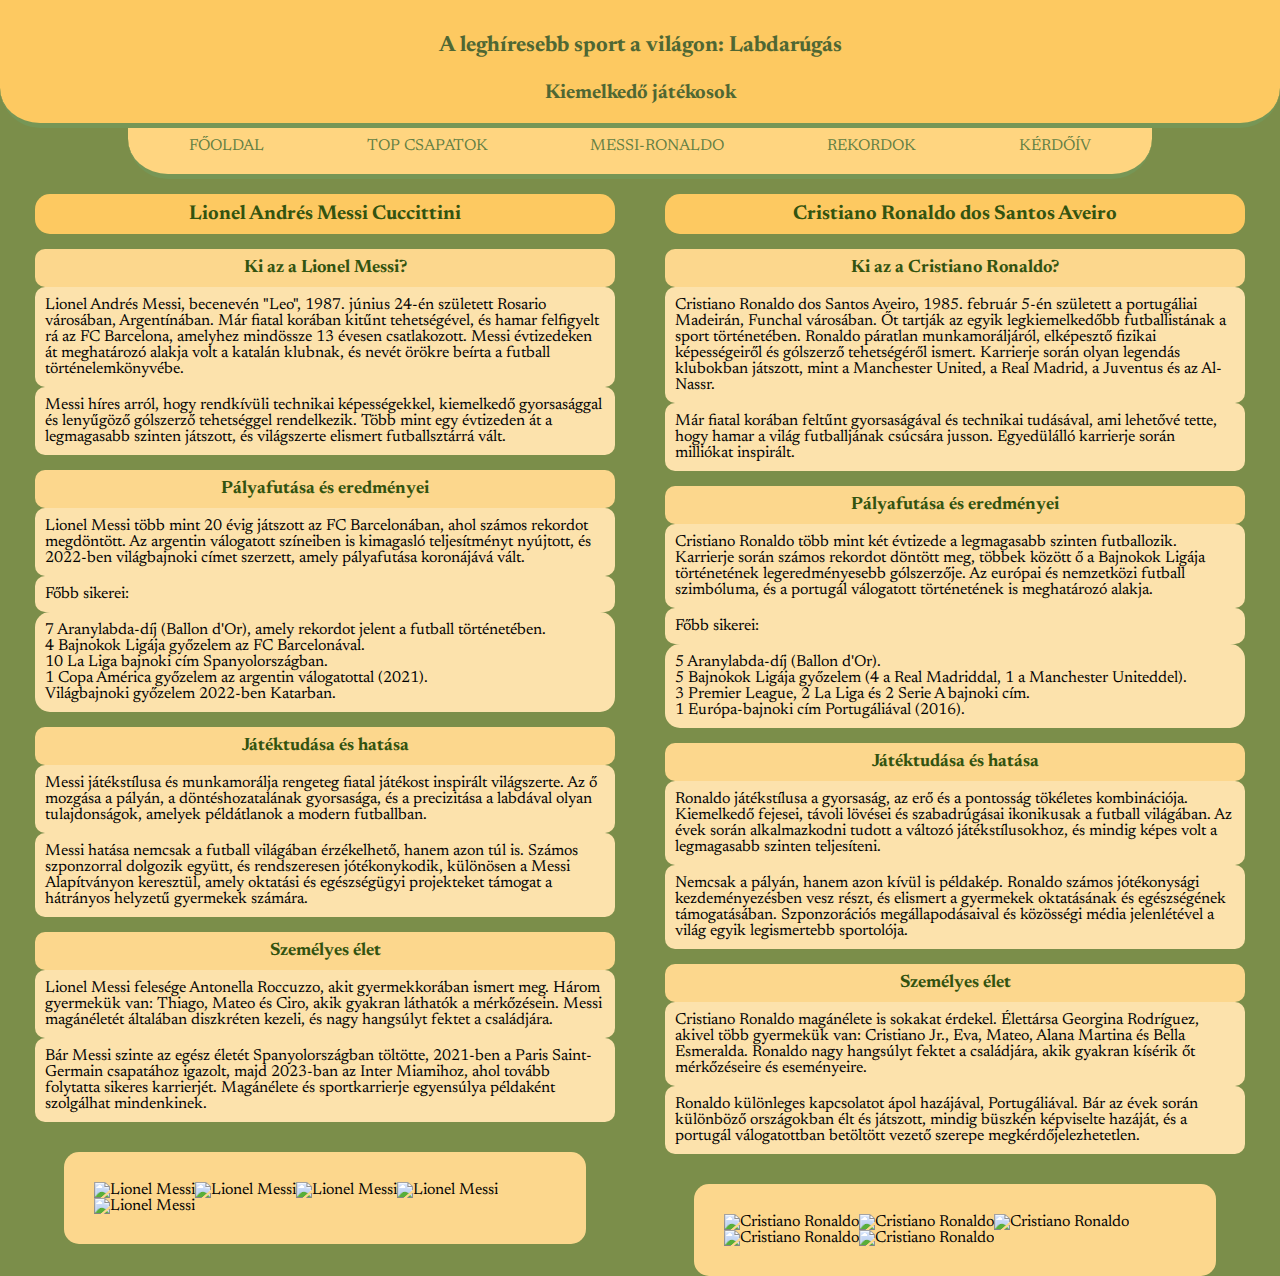
==== Kiemelkedő_játékosok.html @ 940ab578 "Add files via upload" ====
<!DOCTYPE html>
<html lang="hu">

<head>
    <meta charset="UTF-8">
    <meta name="viewport" content="width=device-width, initial-scale=1.0">
    <meta name="description"
        content="Labdarúgás alapjai, kiemelkedő csapatok bemutatása, Messi & Ronaldo, és labdarúgás quiz.">
    <meta name="author" content="Borsos Benedek">
    <meta name="copyright" content="Borsos Benedek">
    <title>Kiemelkedő játékosok</title>
    <link rel="stylesheet" href="formazas/durr.css">
    <link rel="stylesheet" type="text/css" href="slick-1.8.1/slick/slick.css">
    <link rel="stylesheet" type="text/css" href="slick-1.8.1/slick/slick-theme.css">
    <link rel="icon" type="image/x-icon" href="képek/favicon-16x16.png">
    <link rel="preconnect" href="https://fonts.googleapis.com">
    <link rel="preconnect" href="https://fonts.gstatic.com" crossorigin>
    <link
        href="https://fonts.googleapis.com/css2?family=Inconsolata:wght@200..900&family=Newsreader:ital,opsz,wght@0,6..72,200..800;1,6..72,200..800&family=Roboto+Mono:ital,wght@0,100..700;1,100..700&family=Sixtyfour+Convergence&display=swap"
        rel="stylesheet">
</head>

<body>
    <header>
        <h1>A leghíresebb sport a világon: Labdarúgás</h1>
        <h4>Kiemelkedő játékosok</h4>
    </header>


    <nav>
        <a href="index.html">FŐOLDAL</a>
        <a href="topcsapatok.html">TOP CSAPATOK</a>
        <a href="#">Messi-Ronaldo</a>
        <a href="rekordok.html">REKORDOK</a>
        <a href="kérdőív.html">KÉRDŐÍV</a>
    </nav>

    <div class="foresz margin1 foresz3">

        <div class="oszlop2 oszlop2bal">
            <article class="messi">Lionel Andrés Messi Cuccittini</article>

            <div>
                <h2>Ki az a Lionel Messi?</h2>
                <p>
                    Lionel Andrés Messi, becenevén "Leo", 1987. június 24-én született Rosario városában, Argentínában.
                    Már fiatal korában kitűnt tehetségével, és hamar felfigyelt rá az FC Barcelona, amelyhez mindössze
                    13 évesen csatlakozott.
                    Messi évtizedeken át meghatározó alakja volt a katalán klubnak, és nevét örökre beírta a futball
                    történelemkönyvébe.
                </p>
                <p>
                    Messi híres arról, hogy rendkívüli technikai képességekkel, kiemelkedő gyorsasággal és lenyűgöző
                    gólszerző tehetséggel rendelkezik.
                    Több mint egy évtizeden át a legmagasabb szinten játszott, és világszerte elismert futballsztárrá
                    vált.
                </p>
            </div>

            <div>
                <h2>Pályafutása és eredményei</h2>
                <p>
                    Lionel Messi több mint 20 évig játszott az FC Barcelonában, ahol számos rekordot megdöntött.
                    Az argentin válogatott színeiben is kimagasló teljesítményt nyújtott, és 2022-ben világbajnoki címet
                    szerzett, amely pályafutása koronájává vált.
                </p>
                <p>Főbb sikerei:</p>
                <ul>
                    <li>7 Aranylabda-díj (Ballon d'Or), amely rekordot jelent a futball történetében.</li>
                    <li>4 Bajnokok Ligája győzelem az FC Barcelonával.</li>
                    <li>10 La Liga bajnoki cím Spanyolországban.</li>
                    <li>1 Copa América győzelem az argentin válogatottal (2021).</li>
                    <li>Világbajnoki győzelem 2022-ben Katarban.</li>
                </ul>
            </div>

            <div>
                <h2>Játéktudása és hatása</h2>
                <p>
                    Messi játékstílusa és munkamorálja rengeteg fiatal játékost inspirált világszerte.
                    Az ő mozgása a pályán, a döntéshozatalának gyorsasága, és a precizitása a labdával
                    olyan tulajdonságok, amelyek példátlanok a modern futballban.
                </p>
                <p>
                    Messi hatása nemcsak a futball világában érzékelhető, hanem azon túl is. Számos szponzorral dolgozik
                    együtt,
                    és rendszeresen jótékonykodik, különösen a Messi Alapítványon keresztül, amely oktatási és
                    egészségügyi projekteket támogat a hátrányos helyzetű gyermekek számára.
                </p>
            </div>

            <div>
                <h2>Személyes élet</h2>
                <p>
                    Lionel Messi felesége Antonella Roccuzzo, akit gyermekkorában ismert meg.
                    Három gyermekük van: Thiago, Mateo és Ciro, akik gyakran láthatók a mérkőzésein.
                    Messi magánéletét általában diszkréten kezeli, és nagy hangsúlyt fektet a családjára.
                </p>
                <p>
                    Bár Messi szinte az egész életét Spanyolországban töltötte, 2021-ben a Paris Saint-Germain
                    csapatához igazolt,
                    majd 2023-ban az Inter Miamihoz, ahol tovább folytatta sikeres karrierjét. Magánélete és
                    sportkarrierje
                    egyensúlya példaként szolgálhat mindenkinek.
                </p>
            </div>









            <section class="center slider">
                <div><img src="Messi/messi1.jpg" alt="Lionel Messi" class="keep"></div>
                <div><img src="Messi/messi2.jpg" alt="Lionel Messi" class="keep"></div>
                <div><img src="Messi/messi3.jpg" alt="Lionel Messi" class="keep"></div>
                <div><img src="Messi/messi7.jpg" alt="Lionel Messi" class="keep"></div>
                <div><img src="Messi/messi5.jpg" alt="Lionel Messi" class="keep"></div>
            </section>

        </div>

        <div class="oszlop2">
            <article class="messi">Cristiano Ronaldo dos Santos Aveiro</article>

            <div>
                <h2>Ki az a Cristiano Ronaldo?</h2>
                <p>
                    Cristiano Ronaldo dos Santos Aveiro, 1985. február 5-én született a portugáliai Madeirán, Funchal
                    városában.
                    Őt tartják az egyik legkiemelkedőbb futballistának a sport történetében. Ronaldo páratlan
                    munkamoráljáról,
                    elképesztő fizikai képességeiről és gólszerző tehetségéről ismert. Karrierje során olyan legendás
                    klubokban
                    játszott, mint a Manchester United, a Real Madrid, a Juventus és az Al-Nassr.
                </p>
                <p>
                    Már fiatal korában feltűnt gyorsaságával és technikai tudásával, ami lehetővé tette, hogy hamar a
                    világ futballjának csúcsára jusson.
                    Egyedülálló karrierje során milliókat inspirált.
                </p>
            </div>

            <div>
                <h2>Pályafutása és eredményei</h2>
                <p>
                    Cristiano Ronaldo több mint két évtizede a legmagasabb szinten futballozik. Karrierje során számos
                    rekordot döntött meg,
                    többek között ő a Bajnokok Ligája történetének legeredményesebb gólszerzője.
                    Az európai és nemzetközi futball szimbóluma, és a portugál válogatott történetének is meghatározó
                    alakja.
                </p>
                <p>Főbb sikerei:</p>
                <ul>
                    <li>5 Aranylabda-díj (Ballon d'Or).</li>
                    <li>5 Bajnokok Ligája győzelem (4 a Real Madriddal, 1 a Manchester Uniteddel).</li>
                    <li>3 Premier League, 2 La Liga és 2 Serie A bajnoki cím.</li>
                    <li>1 Európa-bajnoki cím Portugáliával (2016).</li>
                </ul>
            </div>

            <div>
                <h2>Játéktudása és hatása</h2>
                <p>
                    Ronaldo játékstílusa a gyorsaság, az erő és a pontosság tökéletes kombinációja.
                    Kiemelkedő fejesei, távoli lövései és szabadrúgásai ikonikusak a futball világában.
                    Az évek során alkalmazkodni tudott a változó játékstílusokhoz, és mindig képes volt a legmagasabb
                    szinten teljesíteni.
                </p>
                <p>
                    Nemcsak a pályán, hanem azon kívül is példakép. Ronaldo számos jótékonysági kezdeményezésben vesz
                    részt,
                    és elismert a gyermekek oktatásának és egészségének támogatásában. Szponzorációs megállapodásaival
                    és közösségi
                    média jelenlétével a világ egyik legismertebb sportolója.
                </p>
            </div>

            <div>
                <h2>Személyes élet</h2>
                <p>
                    Cristiano Ronaldo magánélete is sokakat érdekel. Élettársa Georgina Rodríguez, akivel több gyermekük
                    van: Cristiano Jr., Eva, Mateo, Alana Martina és Bella Esmeralda.
                    Ronaldo nagy hangsúlyt fektet a családjára, akik gyakran kísérik őt mérkőzéseire és eseményeire.
                </p>
                <p>
                    Ronaldo különleges kapcsolatot ápol hazájával, Portugáliával. Bár az évek során különböző
                    országokban élt és játszott,
                    mindig büszkén képviselte hazáját, és a portugál válogatottban betöltött vezető szerepe
                    megkérdőjelezhetetlen.
                </p>
            </div>









            <section class="center slider">
                <div><img src="Ronaldo/ronaldo1.jpg" alt="Cristiano Ronaldo" class="keep"></div>
                <div><img src="Ronaldo//ronaldo2.jpg" alt="Cristiano Ronaldo" class="keep"></div>
                <div><img src="Ronaldo//ronaldo3.jpg" alt="Cristiano Ronaldo" class="keep"></div>
                <div><img src="Ronaldo//ronaldo4.jpg" alt="Cristiano Ronaldo" class="keep"></div>
                <div><img src="Ronaldo//ronaldo5.jpg" alt="Cristiano Ronaldo" class="keep"></div>
            </section>

        </div>

    </div>



    <script src="https://code.jquery.com/jquery-2.2.0.min.js" type="text/javascript">
    </script>
    <script src="slick-1.8.1/slick/slick.js" type="text/javascript" charset="utf-8">
    </script>


    <script type="text/javascript">
        $(document).ready(function () {
            $(".center").slick({
                dots: true,
                infinite: true,
                centerMode: true,
                centerPadding: 0
                ,
                slidesToShow: 1,
                slidesToScroll: 1,
                arrows: true,
                autoplay: true,
                autoplaySpeed: 2000,
                responsive: [
                    {
                        breakpoint: 768,
                        settings: {
                            arrows: true,
                            centerPadding: 40,
                            slidesToShow: 1
                        }
                    },
                    {
                        breakpoint: 600,
                        settings: {
                            arrows: true,
                            centerPadding: 20,
                            slidesToShow: 1
                        }
                    }
                ]
            });
        });
    </script>
</body>
---- formazas/durr.css ----
* {
    box-sizing: border-box;
    font-family: "Newsreader";
}

body {
    margin: 0;
    background-color: #7b8e4a;
}

header {
    padding: 20px;
    margin: 0px;
    background-color: #fdc961;
    text-align: center;
    font-size: 11px;
    color: #4f6733;
    border-bottom: 5px solid #769656;
    border-radius: 0 0 40px 40px;
}

.foresz {
    display: flex;
    flex-wrap: wrap;
}

.oszlop {
    flex-basis: 100%;
    display: flex;
    flex-direction: column;
    margin: 10px;
}



section {
    display: flex;
    flex-wrap: wrap;
}

nav {
    display: flex;
    flex-direction: column;
    flex-wrap: nowrap;
    align-items: center;
    margin: 0px 10% 10px 10%;
    padding: 0 10px 10px 10px;
    background-color: #ffd580;
    flex-basis: 80%;
    border-radius: 0 0 40px 40px;
    border-bottom: 5px solid #769656;
}

nav a {
    text-decoration: none;
    color: #627e43;
    text-transform: uppercase;
    padding: 10px;
}

nav a:hover {
    background-color: white;
    font-weight: bold;
    border-radius: 15px;
}

#article1:hover,
#article2:hover,
#article3:hover,
#aside1:hover,
#aside2:hover {
    border-color: #33530f;
    border-style: solid;
    border-width: 3px;
    cursor: pointer;
}

.lenyil {
    display: none;
}

article {
    width: 100%;
    padding: 10px;
    margin: 0;
    border-radius: 15px;
    background-color: #fdc961;
    color: #33530f;
    font-weight: bold;
    font-size: 20px;
    text-align: center;
}

.asideFegy {
    margin: 10px 30% 10px 30%;
    flex-basis: 40%;
    background-color: #fdc961;
    color: #33530f;
    padding: 10px;
    border-radius: 15px;
    text-align: center;
    font-weight: bold;
    font-size: 20px;
}

.asideFketto {
    margin: 10px 25% 10px 25%;
    flex-basis: 50%;
    background-color: #fdc961;
    color: #33530f;
    padding: 10px;
    border-radius: 15px;
    text-align: center;
    font-weight: bold;
    font-size: 20px;
}

.csapatfb {
    margin: 10px 15% 10px 5%;
    text-align: center;
    width: 30%;
    padding: 10px;
    color: #ffffff;
}


.csapatfj {
    margin: 10px 5% 10px 15%;
    width: 30%;
    text-align: center;
    padding: 10px;
    color: #ffffff;
}

.csapatl {
    margin: 10px 35% 10px 35%;
    width: 30%;
    text-align: center;
    padding: 10px;
    color: #ffffff;
}

.kozep {
    text-align: center;
    margin: 10px;

}

img {
    width: auto;
    height: 120px;
}

.caption {
    color: #33530f;
    background-color: #ffd580;
    border-radius: 15px;
    padding: 2px;
min-width: 100px;
}


h2 {
    justify-content: center;
    text-align: center;
    margin-top: 15px;
    font-size: 18px;
    margin-bottom: 0;
    background-color: #fcd78d;
    border-radius: 10px;
    padding: 10px;
    flex-basis: 100%;
    color: #33530f;
}

.rekordh2 {
    margin: 10px 10px 0 10px;
}

p {
    margin-top: 0;
    margin-bottom: 0;
    background-color: #fce2ac;
    padding: 10px;
    border-radius: 10px;
}

.szabalyok {
    flex-direction: column;
}

h4 {
    font-size: 20px;
    margin-bottom: 0;
}

h3 {
    margin-top: 15px;
    font-size: 17px;
    margin-bottom: 0;
    background-color: #e5ca93;
    border-radius: 10px;
    padding: 10px;
    flex-basis: 100%;

}

ul {
    display: flex;
    flex-direction: column;
    justify-content: center;
    background-color: #fce2ac;
    margin: 0 0 0 0;
    border-radius: 15px;
    padding: 10px;
    flex-basis: 100%;
    list-style: none;
}

.rekordul {
    padding: 15px;
    background-color: #7b8e4a;
}

.rekordli {
    display: flex;
    flex-wrap: wrap;
    margin: 10px 10% 10px 10%;
    flex-basis: 80%;
    background-color: #fce2ac;
    border-radius: 20px;
    padding: 15px;
}

.kerdoiv {
    display: flex;
    flex-wrap: nowrap;
    flex-direction: column;
    background-color: #fcd78d;
    text-align: center;
    border-top-left-radius: 20px;
    border-top-right-radius: 20px;
}

.center {
    flex-basis: 100%;
    margin: 20px 0 0 0;
}

#beadas {
    margin-top: 25px;
    height: 50px;
    width: 50%;
    align-self: center;
}

#rekordarticle {
    text-align: center;
    margin-bottom: 0;
}

.slider {
    flex-basis: 90%;

    margin: 30px 5% 0 5%;
    background-color: #fcd78d;
    padding: 30px;
    border-radius: 15px;
}

.slick-slide {
    margin: 0px 5px;
}

.slick-slide img {
    width: 100%;
}

.slick-prev:before,
.slick-next:before {
    color: black;
}

.slick-slide {
    transition: all ease-in-out .3s;
    opacity: .2;
}

.slick-active {
    opacity: .5;
}

.slick-current {
    opacity: 1;
}

.keep {
    height: auto;
    width: 300px;
}


.messi {
    padding: 10px;
    text-align: center;

}

.slick-dots {
    padding: 30px;
}

.margin1 {
    margin: auto 10px auto 10px;
}

.oszlop2 {
    flex-direction: column;
    width: 100%;
}

#article1,
#article2,
#article3 {
    text-align: center;
}

.foresz4 {
    margin: 0;
    padding: 20px;
    display: flex;
    justify-content: center;
    align-items: center;
    display: flex;
    flex-direction: column;
}


.form-container {
    background: #fcd78d;
    padding: 20px;
    border-radius: 10px;
    box-shadow: 0 4px 6px rgba(0, 0, 0, 0.1);
    max-width: 800px;
    flex-basis: 100%;
    display: flex;
    flex-direction: column;
    gap: 20px;
    min-height: 100vh;
}

h1 {
    color: #4f6733;
    text-align: center;
}

.form-group {
    display: flex;
    flex-direction: column;
}

label {
    margin-bottom: 5px;
    font-weight: bold;
}



button {
    background-color: #00509e;
    color: white;
    font-weight: bold;
    cursor: pointer;
    height: 50px;
}

button:hover {
    background-color: #003f7e;
}


.flex-row {
    display: flex;
    flex-wrap: wrap;
    gap: 20px;
    margin-bottom: 20px;
}

.flex-row .form-group {
    flex: 1;
    min-width: 200px;
}

.form-container {
    padding: 30px;
    border-radius: 10px;
    max-width: 600px;
    flex-basis: 100%;
}

form {
    display: flex;
    flex-direction: column;
}

.foresz4 input[type="text"],
.foresz4 input[type="email"],
.foresz4 input[type="tel"],
.foresz4 input[type="date"],
.foresz4 textarea,
.foresz4 select {
    flex-basis: 100%;
    padding: 10px;
    margin-top: 5px;
    border: 1px solid #ccc;
    border-radius: 5px;
    box-sizing: border-box;
    font-size: 16px;
}

.foresz4 input[type="radio"],
.foresz4 input[type="checkbox"] {
    margin-right: 5px;
}

label.error {
    color: #FB3A3A;
}

@media only screen and (min-width: 600px) {
    nav {
        flex-direction: row;
        justify-content: space-around;
        flex-wrap: wrap;
    }

    .foresz1 {
        display: flex;
        flex-wrap: wrap;
        justify-content: space-between;
    }

    .oszlop {
        flex: 0 1 calc(33.333% - 10px);
        margin: 5px;
        display: flex;
        flex-direction: column;
    }

    article {
        margin: 5px 0;
    }

    .lenyil {
        display: none;
        margin: 5px 0;
    }

    .oszlop .lenyil.megnyitva {
        display: block;
    }


    #aside1 {
        flex-basis: 70%;
        margin: 15px 15% 15px 15%;
    }

    #aside2 {
        flex-basis: 70%;
        margin: auto 15% auto 15%;
    }

    img {
        flex-basis: auto;
        height: 180px;
    }

    .foresz3 {
        justify-content: space-around;
    }

    .oszlop2 {
        width: 46%;

    }

    .rekordul {
        flex-direction: row;
    }



}


@media only screen and (min-width: 768px) {
    .caption {
        width: 60%;
        margin: 0 auto;
    }

    .kozep {
        flex-basis: 80%;
        margin: 10px 10% 10px 10%;
    }
}
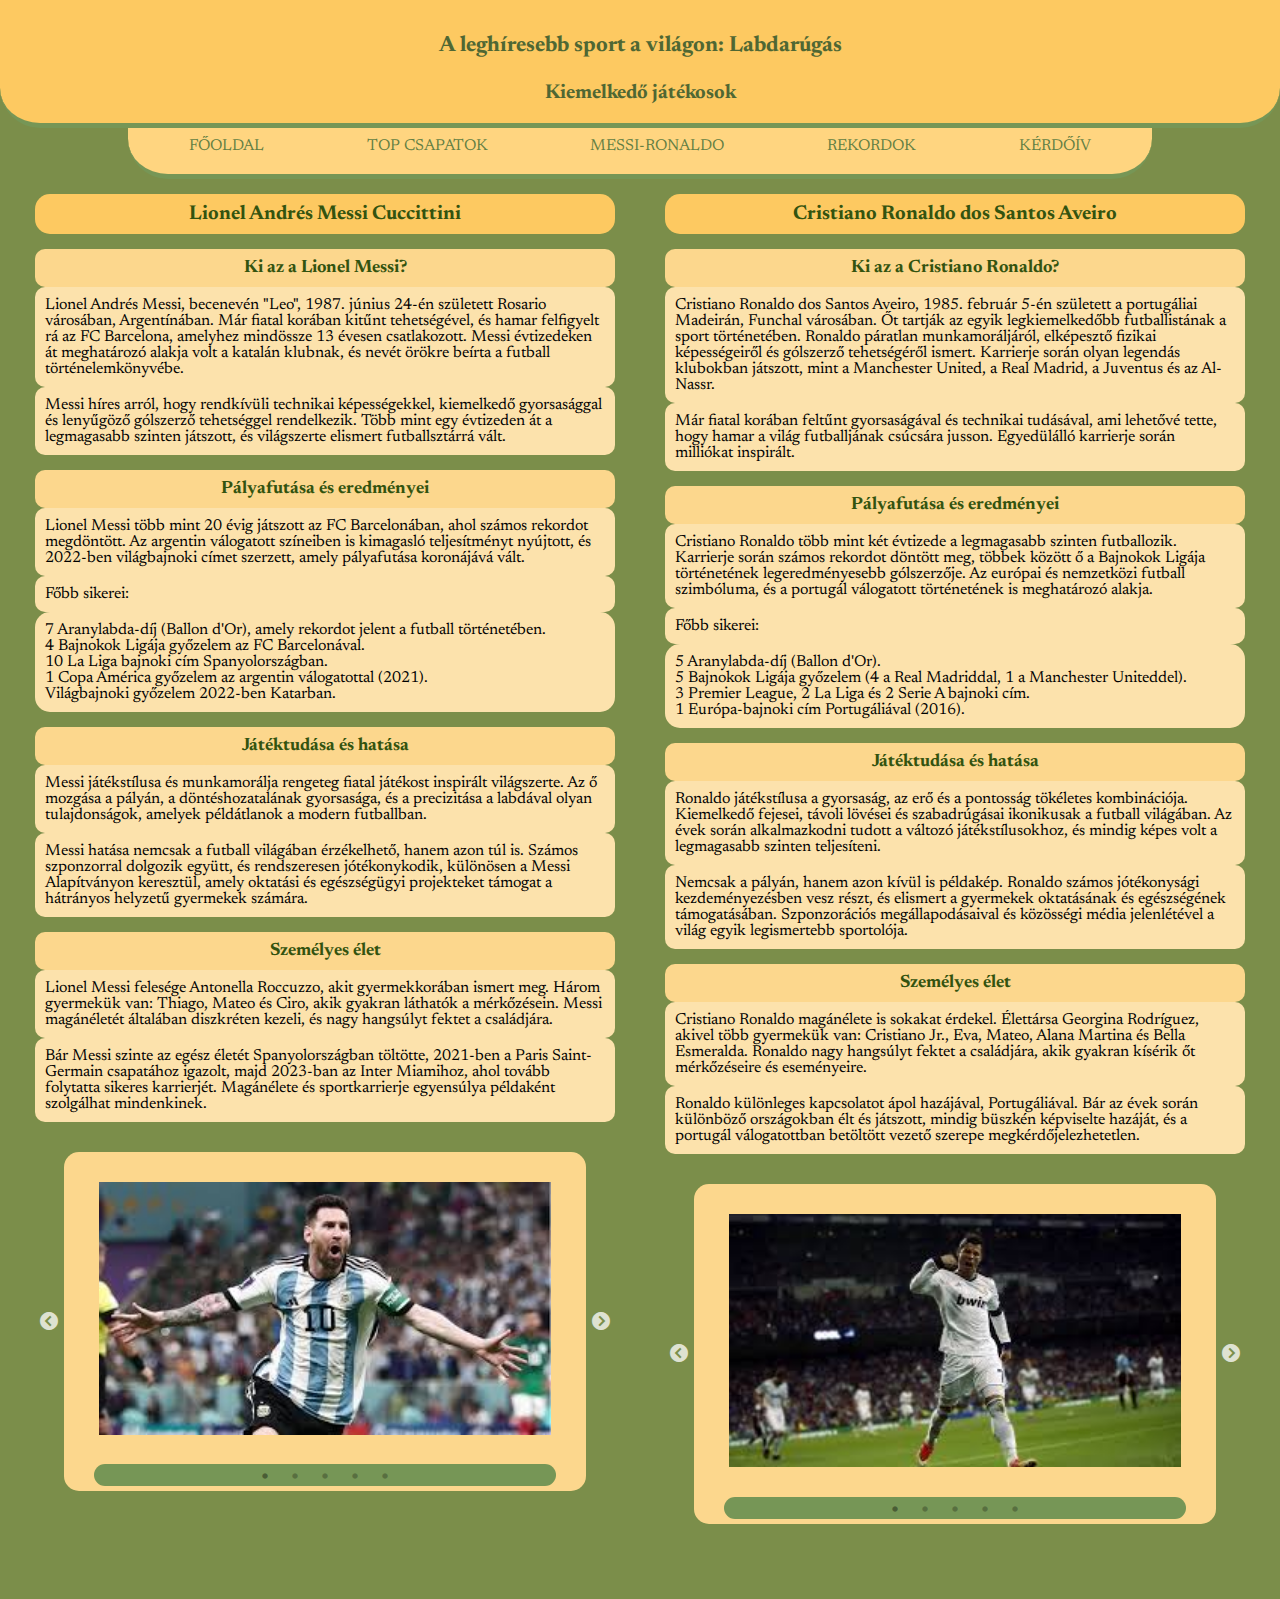
==== commit bd26356c: "Minden feltöltve" ====
--- a/Kiemelkedő_játékosok.html
+++ b/Kiemelkedő_játékosok.html
@@ -1,259 +1,259 @@
-<!DOCTYPE html>
-<html lang="hu">
-
-<head>
-    <meta charset="UTF-8">
-    <meta name="viewport" content="width=device-width, initial-scale=1.0">
-    <meta name="description"
-        content="Labdarúgás alapjai, kiemelkedő csapatok bemutatása, Messi & Ronaldo, és labdarúgás quiz.">
-    <meta name="author" content="Borsos Benedek">
-    <meta name="copyright" content="Borsos Benedek">
-    <title>Kiemelkedő játékosok</title>
-    <link rel="stylesheet" href="formazas/durr.css">
-    <link rel="stylesheet" type="text/css" href="slick-1.8.1/slick/slick.css">
-    <link rel="stylesheet" type="text/css" href="slick-1.8.1/slick/slick-theme.css">
-    <link rel="icon" type="image/x-icon" href="képek/favicon-16x16.png">
-    <link rel="preconnect" href="https://fonts.googleapis.com">
-    <link rel="preconnect" href="https://fonts.gstatic.com" crossorigin>
-    <link
-        href="https://fonts.googleapis.com/css2?family=Inconsolata:wght@200..900&family=Newsreader:ital,opsz,wght@0,6..72,200..800;1,6..72,200..800&family=Roboto+Mono:ital,wght@0,100..700;1,100..700&family=Sixtyfour+Convergence&display=swap"
-        rel="stylesheet">
-</head>
-
-<body>
-    <header>
-        <h1>A leghíresebb sport a világon: Labdarúgás</h1>
-        <h4>Kiemelkedő játékosok</h4>
-    </header>
-
-
-    <nav>
-        <a href="index.html">FŐOLDAL</a>
-        <a href="topcsapatok.html">TOP CSAPATOK</a>
-        <a href="#">Messi-Ronaldo</a>
-        <a href="rekordok.html">REKORDOK</a>
-        <a href="kérdőív.html">KÉRDŐÍV</a>
-    </nav>
-
-    <div class="foresz margin1 foresz3">
-
-        <div class="oszlop2 oszlop2bal">
-            <article class="messi">Lionel Andrés Messi Cuccittini</article>
-
-            <div>
-                <h2>Ki az a Lionel Messi?</h2>
-                <p>
-                    Lionel Andrés Messi, becenevén "Leo", 1987. június 24-én született Rosario városában, Argentínában.
-                    Már fiatal korában kitűnt tehetségével, és hamar felfigyelt rá az FC Barcelona, amelyhez mindössze
-                    13 évesen csatlakozott.
-                    Messi évtizedeken át meghatározó alakja volt a katalán klubnak, és nevét örökre beírta a futball
-                    történelemkönyvébe.
-                </p>
-                <p>
-                    Messi híres arról, hogy rendkívüli technikai képességekkel, kiemelkedő gyorsasággal és lenyűgöző
-                    gólszerző tehetséggel rendelkezik.
-                    Több mint egy évtizeden át a legmagasabb szinten játszott, és világszerte elismert futballsztárrá
-                    vált.
-                </p>
-            </div>
-
-            <div>
-                <h2>Pályafutása és eredményei</h2>
-                <p>
-                    Lionel Messi több mint 20 évig játszott az FC Barcelonában, ahol számos rekordot megdöntött.
-                    Az argentin válogatott színeiben is kimagasló teljesítményt nyújtott, és 2022-ben világbajnoki címet
-                    szerzett, amely pályafutása koronájává vált.
-                </p>
-                <p>Főbb sikerei:</p>
-                <ul>
-                    <li>7 Aranylabda-díj (Ballon d'Or), amely rekordot jelent a futball történetében.</li>
-                    <li>4 Bajnokok Ligája győzelem az FC Barcelonával.</li>
-                    <li>10 La Liga bajnoki cím Spanyolországban.</li>
-                    <li>1 Copa América győzelem az argentin válogatottal (2021).</li>
-                    <li>Világbajnoki győzelem 2022-ben Katarban.</li>
-                </ul>
-            </div>
-
-            <div>
-                <h2>Játéktudása és hatása</h2>
-                <p>
-                    Messi játékstílusa és munkamorálja rengeteg fiatal játékost inspirált világszerte.
-                    Az ő mozgása a pályán, a döntéshozatalának gyorsasága, és a precizitása a labdával
-                    olyan tulajdonságok, amelyek példátlanok a modern futballban.
-                </p>
-                <p>
-                    Messi hatása nemcsak a futball világában érzékelhető, hanem azon túl is. Számos szponzorral dolgozik
-                    együtt,
-                    és rendszeresen jótékonykodik, különösen a Messi Alapítványon keresztül, amely oktatási és
-                    egészségügyi projekteket támogat a hátrányos helyzetű gyermekek számára.
-                </p>
-            </div>
-
-            <div>
-                <h2>Személyes élet</h2>
-                <p>
-                    Lionel Messi felesége Antonella Roccuzzo, akit gyermekkorában ismert meg.
-                    Három gyermekük van: Thiago, Mateo és Ciro, akik gyakran láthatók a mérkőzésein.
-                    Messi magánéletét általában diszkréten kezeli, és nagy hangsúlyt fektet a családjára.
-                </p>
-                <p>
-                    Bár Messi szinte az egész életét Spanyolországban töltötte, 2021-ben a Paris Saint-Germain
-                    csapatához igazolt,
-                    majd 2023-ban az Inter Miamihoz, ahol tovább folytatta sikeres karrierjét. Magánélete és
-                    sportkarrierje
-                    egyensúlya példaként szolgálhat mindenkinek.
-                </p>
-            </div>
-
-
-
-
-
-
-
-
-
-            <section class="center slider">
-                <div><img src="Messi/messi1.jpg" alt="Lionel Messi" class="keep"></div>
-                <div><img src="Messi/messi2.jpg" alt="Lionel Messi" class="keep"></div>
-                <div><img src="Messi/messi3.jpg" alt="Lionel Messi" class="keep"></div>
-                <div><img src="Messi/messi7.jpg" alt="Lionel Messi" class="keep"></div>
-                <div><img src="Messi/messi5.jpg" alt="Lionel Messi" class="keep"></div>
-            </section>
-
-        </div>
-
-        <div class="oszlop2">
-            <article class="messi">Cristiano Ronaldo dos Santos Aveiro</article>
-
-            <div>
-                <h2>Ki az a Cristiano Ronaldo?</h2>
-                <p>
-                    Cristiano Ronaldo dos Santos Aveiro, 1985. február 5-én született a portugáliai Madeirán, Funchal
-                    városában.
-                    Őt tartják az egyik legkiemelkedőbb futballistának a sport történetében. Ronaldo páratlan
-                    munkamoráljáról,
-                    elképesztő fizikai képességeiről és gólszerző tehetségéről ismert. Karrierje során olyan legendás
-                    klubokban
-                    játszott, mint a Manchester United, a Real Madrid, a Juventus és az Al-Nassr.
-                </p>
-                <p>
-                    Már fiatal korában feltűnt gyorsaságával és technikai tudásával, ami lehetővé tette, hogy hamar a
-                    világ futballjának csúcsára jusson.
-                    Egyedülálló karrierje során milliókat inspirált.
-                </p>
-            </div>
-
-            <div>
-                <h2>Pályafutása és eredményei</h2>
-                <p>
-                    Cristiano Ronaldo több mint két évtizede a legmagasabb szinten futballozik. Karrierje során számos
-                    rekordot döntött meg,
-                    többek között ő a Bajnokok Ligája történetének legeredményesebb gólszerzője.
-                    Az európai és nemzetközi futball szimbóluma, és a portugál válogatott történetének is meghatározó
-                    alakja.
-                </p>
-                <p>Főbb sikerei:</p>
-                <ul>
-                    <li>5 Aranylabda-díj (Ballon d'Or).</li>
-                    <li>5 Bajnokok Ligája győzelem (4 a Real Madriddal, 1 a Manchester Uniteddel).</li>
-                    <li>3 Premier League, 2 La Liga és 2 Serie A bajnoki cím.</li>
-                    <li>1 Európa-bajnoki cím Portugáliával (2016).</li>
-                </ul>
-            </div>
-
-            <div>
-                <h2>Játéktudása és hatása</h2>
-                <p>
-                    Ronaldo játékstílusa a gyorsaság, az erő és a pontosság tökéletes kombinációja.
-                    Kiemelkedő fejesei, távoli lövései és szabadrúgásai ikonikusak a futball világában.
-                    Az évek során alkalmazkodni tudott a változó játékstílusokhoz, és mindig képes volt a legmagasabb
-                    szinten teljesíteni.
-                </p>
-                <p>
-                    Nemcsak a pályán, hanem azon kívül is példakép. Ronaldo számos jótékonysági kezdeményezésben vesz
-                    részt,
-                    és elismert a gyermekek oktatásának és egészségének támogatásában. Szponzorációs megállapodásaival
-                    és közösségi
-                    média jelenlétével a világ egyik legismertebb sportolója.
-                </p>
-            </div>
-
-            <div>
-                <h2>Személyes élet</h2>
-                <p>
-                    Cristiano Ronaldo magánélete is sokakat érdekel. Élettársa Georgina Rodríguez, akivel több gyermekük
-                    van: Cristiano Jr., Eva, Mateo, Alana Martina és Bella Esmeralda.
-                    Ronaldo nagy hangsúlyt fektet a családjára, akik gyakran kísérik őt mérkőzéseire és eseményeire.
-                </p>
-                <p>
-                    Ronaldo különleges kapcsolatot ápol hazájával, Portugáliával. Bár az évek során különböző
-                    országokban élt és játszott,
-                    mindig büszkén képviselte hazáját, és a portugál válogatottban betöltött vezető szerepe
-                    megkérdőjelezhetetlen.
-                </p>
-            </div>
-
-
-
-
-
-
-
-
-
-            <section class="center slider">
-                <div><img src="Ronaldo/ronaldo1.jpg" alt="Cristiano Ronaldo" class="keep"></div>
-                <div><img src="Ronaldo//ronaldo2.jpg" alt="Cristiano Ronaldo" class="keep"></div>
-                <div><img src="Ronaldo//ronaldo3.jpg" alt="Cristiano Ronaldo" class="keep"></div>
-                <div><img src="Ronaldo//ronaldo4.jpg" alt="Cristiano Ronaldo" class="keep"></div>
-                <div><img src="Ronaldo//ronaldo5.jpg" alt="Cristiano Ronaldo" class="keep"></div>
-            </section>
-
-        </div>
-
-    </div>
-
-
-
-    <script src="https://code.jquery.com/jquery-2.2.0.min.js" type="text/javascript">
-    </script>
-    <script src="slick-1.8.1/slick/slick.js" type="text/javascript" charset="utf-8">
-    </script>
-
-
-    <script type="text/javascript">
-        $(document).ready(function () {
-            $(".center").slick({
-                dots: true,
-                infinite: true,
-                centerMode: true,
-                centerPadding: 0
-                ,
-                slidesToShow: 1,
-                slidesToScroll: 1,
-                arrows: true,
-                autoplay: true,
-                autoplaySpeed: 2000,
-                responsive: [
-                    {
-                        breakpoint: 768,
-                        settings: {
-                            arrows: true,
-                            centerPadding: 40,
-                            slidesToShow: 1
-                        }
-                    },
-                    {
-                        breakpoint: 600,
-                        settings: {
-                            arrows: true,
-                            centerPadding: 20,
-                            slidesToShow: 1
-                        }
-                    }
-                ]
-            });
-        });
-    </script>
+<!DOCTYPE html>
+<html lang="hu">
+
+<head>
+    <meta charset="UTF-8">
+    <meta name="viewport" content="width=device-width, initial-scale=1.0">
+    <meta name="description"
+        content="Labdarúgás alapjai, kiemelkedő csapatok bemutatása, Messi & Ronaldo, és labdarúgás quiz.">
+    <meta name="author" content="Borsos Benedek">
+    <meta name="copyright" content="Borsos Benedek">
+    <title>Kiemelkedő játékosok</title>
+    <link rel="stylesheet" href="formazas/durr.css">
+    <link rel="stylesheet" type="text/css" href="slick-1.8.1/slick/slick.css">
+    <link rel="stylesheet" type="text/css" href="slick-1.8.1/slick/slick-theme.css">
+    <link rel="icon" type="image/x-icon" href="képek/favicon-16x16.png">
+    <link rel="preconnect" href="https://fonts.googleapis.com">
+    <link rel="preconnect" href="https://fonts.gstatic.com" crossorigin>
+    <link
+        href="https://fonts.googleapis.com/css2?family=Inconsolata:wght@200..900&family=Newsreader:ital,opsz,wght@0,6..72,200..800;1,6..72,200..800&family=Roboto+Mono:ital,wght@0,100..700;1,100..700&family=Sixtyfour+Convergence&display=swap"
+        rel="stylesheet">
+</head>
+
+<body>
+    <header>
+        <h1>A leghíresebb sport a világon: Labdarúgás</h1>
+        <h4>Kiemelkedő játékosok</h4>
+    </header>
+
+
+    <nav>
+        <a href="index.html">FŐOLDAL</a>
+        <a href="topcsapatok.html">TOP CSAPATOK</a>
+        <a href="#">Messi-Ronaldo</a>
+        <a href="rekordok.html">REKORDOK</a>
+        <a href="kérdőív.html">KÉRDŐÍV</a>
+    </nav>
+
+    <div class="foresz margin1 foresz3">
+
+        <div class="oszlop2 oszlop2bal">
+            <article class="messi">Lionel Andrés Messi Cuccittini</article>
+
+            <div>
+                <h2>Ki az a Lionel Messi?</h2>
+                <p>
+                    Lionel Andrés Messi, becenevén "Leo", 1987. június 24-én született Rosario városában, Argentínában.
+                    Már fiatal korában kitűnt tehetségével, és hamar felfigyelt rá az FC Barcelona, amelyhez mindössze
+                    13 évesen csatlakozott.
+                    Messi évtizedeken át meghatározó alakja volt a katalán klubnak, és nevét örökre beírta a futball
+                    történelemkönyvébe.
+                </p>
+                <p>
+                    Messi híres arról, hogy rendkívüli technikai képességekkel, kiemelkedő gyorsasággal és lenyűgöző
+                    gólszerző tehetséggel rendelkezik.
+                    Több mint egy évtizeden át a legmagasabb szinten játszott, és világszerte elismert futballsztárrá
+                    vált.
+                </p>
+            </div>
+
+            <div>
+                <h2>Pályafutása és eredményei</h2>
+                <p>
+                    Lionel Messi több mint 20 évig játszott az FC Barcelonában, ahol számos rekordot megdöntött.
+                    Az argentin válogatott színeiben is kimagasló teljesítményt nyújtott, és 2022-ben világbajnoki címet
+                    szerzett, amely pályafutása koronájává vált.
+                </p>
+                <p>Főbb sikerei:</p>
+                <ul>
+                    <li>7 Aranylabda-díj (Ballon d'Or), amely rekordot jelent a futball történetében.</li>
+                    <li>4 Bajnokok Ligája győzelem az FC Barcelonával.</li>
+                    <li>10 La Liga bajnoki cím Spanyolországban.</li>
+                    <li>1 Copa América győzelem az argentin válogatottal (2021).</li>
+                    <li>Világbajnoki győzelem 2022-ben Katarban.</li>
+                </ul>
+            </div>
+
+            <div>
+                <h2>Játéktudása és hatása</h2>
+                <p>
+                    Messi játékstílusa és munkamorálja rengeteg fiatal játékost inspirált világszerte.
+                    Az ő mozgása a pályán, a döntéshozatalának gyorsasága, és a precizitása a labdával
+                    olyan tulajdonságok, amelyek példátlanok a modern futballban.
+                </p>
+                <p>
+                    Messi hatása nemcsak a futball világában érzékelhető, hanem azon túl is. Számos szponzorral dolgozik
+                    együtt,
+                    és rendszeresen jótékonykodik, különösen a Messi Alapítványon keresztül, amely oktatási és
+                    egészségügyi projekteket támogat a hátrányos helyzetű gyermekek számára.
+                </p>
+            </div>
+
+            <div>
+                <h2>Személyes élet</h2>
+                <p>
+                    Lionel Messi felesége Antonella Roccuzzo, akit gyermekkorában ismert meg.
+                    Három gyermekük van: Thiago, Mateo és Ciro, akik gyakran láthatók a mérkőzésein.
+                    Messi magánéletét általában diszkréten kezeli, és nagy hangsúlyt fektet a családjára.
+                </p>
+                <p>
+                    Bár Messi szinte az egész életét Spanyolországban töltötte, 2021-ben a Paris Saint-Germain
+                    csapatához igazolt,
+                    majd 2023-ban az Inter Miamihoz, ahol tovább folytatta sikeres karrierjét. Magánélete és
+                    sportkarrierje
+                    egyensúlya példaként szolgálhat mindenkinek.
+                </p>
+            </div>
+
+
+
+
+
+
+
+
+
+            <section class="center slider">
+                <div><img src="Messi/messi1.jpg" alt="Lionel Messi" class="keep"></div>
+                <div><img src="Messi/messi2.jpg" alt="Lionel Messi" class="keep"></div>
+                <div><img src="Messi/messi3.jpg" alt="Lionel Messi" class="keep"></div>
+                <div><img src="Messi/messi7.jpg" alt="Lionel Messi" class="keep"></div>
+                <div><img src="Messi/messi5.jpg" alt="Lionel Messi" class="keep"></div>
+            </section>
+
+        </div>
+
+        <div class="oszlop2">
+            <article class="messi">Cristiano Ronaldo dos Santos Aveiro</article>
+
+            <div>
+                <h2>Ki az a Cristiano Ronaldo?</h2>
+                <p>
+                    Cristiano Ronaldo dos Santos Aveiro, 1985. február 5-én született a portugáliai Madeirán, Funchal
+                    városában.
+                    Őt tartják az egyik legkiemelkedőbb futballistának a sport történetében. Ronaldo páratlan
+                    munkamoráljáról,
+                    elképesztő fizikai képességeiről és gólszerző tehetségéről ismert. Karrierje során olyan legendás
+                    klubokban
+                    játszott, mint a Manchester United, a Real Madrid, a Juventus és az Al-Nassr.
+                </p>
+                <p>
+                    Már fiatal korában feltűnt gyorsaságával és technikai tudásával, ami lehetővé tette, hogy hamar a
+                    világ futballjának csúcsára jusson.
+                    Egyedülálló karrierje során milliókat inspirált.
+                </p>
+            </div>
+
+            <div>
+                <h2>Pályafutása és eredményei</h2>
+                <p>
+                    Cristiano Ronaldo több mint két évtizede a legmagasabb szinten futballozik. Karrierje során számos
+                    rekordot döntött meg,
+                    többek között ő a Bajnokok Ligája történetének legeredményesebb gólszerzője.
+                    Az európai és nemzetközi futball szimbóluma, és a portugál válogatott történetének is meghatározó
+                    alakja.
+                </p>
+                <p>Főbb sikerei:</p>
+                <ul>
+                    <li>5 Aranylabda-díj (Ballon d'Or).</li>
+                    <li>5 Bajnokok Ligája győzelem (4 a Real Madriddal, 1 a Manchester Uniteddel).</li>
+                    <li>3 Premier League, 2 La Liga és 2 Serie A bajnoki cím.</li>
+                    <li>1 Európa-bajnoki cím Portugáliával (2016).</li>
+                </ul>
+            </div>
+
+            <div>
+                <h2>Játéktudása és hatása</h2>
+                <p>
+                    Ronaldo játékstílusa a gyorsaság, az erő és a pontosság tökéletes kombinációja.
+                    Kiemelkedő fejesei, távoli lövései és szabadrúgásai ikonikusak a futball világában.
+                    Az évek során alkalmazkodni tudott a változó játékstílusokhoz, és mindig képes volt a legmagasabb
+                    szinten teljesíteni.
+                </p>
+                <p>
+                    Nemcsak a pályán, hanem azon kívül is példakép. Ronaldo számos jótékonysági kezdeményezésben vesz
+                    részt,
+                    és elismert a gyermekek oktatásának és egészségének támogatásában. Szponzorációs megállapodásaival
+                    és közösségi
+                    média jelenlétével a világ egyik legismertebb sportolója.
+                </p>
+            </div>
+
+            <div>
+                <h2>Személyes élet</h2>
+                <p>
+                    Cristiano Ronaldo magánélete is sokakat érdekel. Élettársa Georgina Rodríguez, akivel több gyermekük
+                    van: Cristiano Jr., Eva, Mateo, Alana Martina és Bella Esmeralda.
+                    Ronaldo nagy hangsúlyt fektet a családjára, akik gyakran kísérik őt mérkőzéseire és eseményeire.
+                </p>
+                <p>
+                    Ronaldo különleges kapcsolatot ápol hazájával, Portugáliával. Bár az évek során különböző
+                    országokban élt és játszott,
+                    mindig büszkén képviselte hazáját, és a portugál válogatottban betöltött vezető szerepe
+                    megkérdőjelezhetetlen.
+                </p>
+            </div>
+
+
+
+
+
+
+
+
+
+            <section class="center slider">
+                <div><img src="Ronaldo/ronaldo1.jpg" alt="Cristiano Ronaldo" class="keep"></div>
+                <div><img src="Ronaldo//ronaldo2.jpg" alt="Cristiano Ronaldo" class="keep"></div>
+                <div><img src="Ronaldo//ronaldo3.jpg" alt="Cristiano Ronaldo" class="keep"></div>
+                <div><img src="Ronaldo//ronaldo4.jpg" alt="Cristiano Ronaldo" class="keep"></div>
+                <div><img src="Ronaldo//ronaldo5.jpg" alt="Cristiano Ronaldo" class="keep"></div>
+            </section>
+
+        </div>
+
+    </div>
+
+
+
+    <script src="https://code.jquery.com/jquery-2.2.0.min.js" type="text/javascript">
+    </script>
+    <script src="slick-1.8.1/slick/slick.js" type="text/javascript" charset="utf-8">
+    </script>
+
+
+    <script type="text/javascript">
+        $(document).ready(function () {
+            $(".center").slick({
+                dots: true,
+                infinite: true,
+                centerMode: true,
+                centerPadding: 0
+                ,
+                slidesToShow: 1,
+                slidesToScroll: 1,
+                arrows: true,
+                autoplay: true,
+                autoplaySpeed: 2000,
+                responsive: [
+                    {
+                        breakpoint: 768,
+                        settings: {
+                            arrows: true,
+                            centerPadding: 40,
+                            slidesToShow: 1
+                        }
+                    },
+                    {
+                        breakpoint: 600,
+                        settings: {
+                            arrows: true,
+                            centerPadding: 20,
+                            slidesToShow: 1
+                        }
+                    }
+                ]
+            });
+        });
+    </script>
 </body>--- a/formazas/durr.css
+++ b/formazas/durr.css
@@ -1,507 +1,507 @@
-* {
-    box-sizing: border-box;
-    font-family: "Newsreader";
-}
-
-body {
-    margin: 0;
-    background-color: #7b8e4a;
-}
-
-header {
-    padding: 20px;
-    margin: 0px;
-    background-color: #fdc961;
-    text-align: center;
-    font-size: 11px;
-    color: #4f6733;
-    border-bottom: 5px solid #769656;
-    border-radius: 0 0 40px 40px;
-}
-
-.foresz {
-    display: flex;
-    flex-wrap: wrap;
-}
-
-.oszlop {
-    flex-basis: 100%;
-    display: flex;
-    flex-direction: column;
-    margin: 10px;
-}
-
-
-
-section {
-    display: flex;
-    flex-wrap: wrap;
-}
-
-nav {
-    display: flex;
-    flex-direction: column;
-    flex-wrap: nowrap;
-    align-items: center;
-    margin: 0px 10% 10px 10%;
-    padding: 0 10px 10px 10px;
-    background-color: #ffd580;
-    flex-basis: 80%;
-    border-radius: 0 0 40px 40px;
-    border-bottom: 5px solid #769656;
-}
-
-nav a {
-    text-decoration: none;
-    color: #627e43;
-    text-transform: uppercase;
-    padding: 10px;
-}
-
-nav a:hover {
-    background-color: white;
-    font-weight: bold;
-    border-radius: 15px;
-}
-
-#article1:hover,
-#article2:hover,
-#article3:hover,
-#aside1:hover,
-#aside2:hover {
-    border-color: #33530f;
-    border-style: solid;
-    border-width: 3px;
-    cursor: pointer;
-}
-
-.lenyil {
-    display: none;
-}
-
-article {
-    width: 100%;
-    padding: 10px;
-    margin: 0;
-    border-radius: 15px;
-    background-color: #fdc961;
-    color: #33530f;
-    font-weight: bold;
-    font-size: 20px;
-    text-align: center;
-}
-
-.asideFegy {
-    margin: 10px 30% 10px 30%;
-    flex-basis: 40%;
-    background-color: #fdc961;
-    color: #33530f;
-    padding: 10px;
-    border-radius: 15px;
-    text-align: center;
-    font-weight: bold;
-    font-size: 20px;
-}
-
-.asideFketto {
-    margin: 10px 25% 10px 25%;
-    flex-basis: 50%;
-    background-color: #fdc961;
-    color: #33530f;
-    padding: 10px;
-    border-radius: 15px;
-    text-align: center;
-    font-weight: bold;
-    font-size: 20px;
-}
-
-.csapatfb {
-    margin: 10px 15% 10px 5%;
-    text-align: center;
-    width: 30%;
-    padding: 10px;
-    color: #ffffff;
-}
-
-
-.csapatfj {
-    margin: 10px 5% 10px 15%;
-    width: 30%;
-    text-align: center;
-    padding: 10px;
-    color: #ffffff;
-}
-
-.csapatl {
-    margin: 10px 35% 10px 35%;
-    width: 30%;
-    text-align: center;
-    padding: 10px;
-    color: #ffffff;
-}
-
-.kozep {
-    text-align: center;
-    margin: 10px;
-
-}
-
-img {
-    width: auto;
-    height: 120px;
-}
-
-.caption {
-    color: #33530f;
-    background-color: #ffd580;
-    border-radius: 15px;
-    padding: 2px;
-min-width: 100px;
-}
-
-
-h2 {
-    justify-content: center;
-    text-align: center;
-    margin-top: 15px;
-    font-size: 18px;
-    margin-bottom: 0;
-    background-color: #fcd78d;
-    border-radius: 10px;
-    padding: 10px;
-    flex-basis: 100%;
-    color: #33530f;
-}
-
-.rekordh2 {
-    margin: 10px 10px 0 10px;
-}
-
-p {
-    margin-top: 0;
-    margin-bottom: 0;
-    background-color: #fce2ac;
-    padding: 10px;
-    border-radius: 10px;
-}
-
-.szabalyok {
-    flex-direction: column;
-}
-
-h4 {
-    font-size: 20px;
-    margin-bottom: 0;
-}
-
-h3 {
-    margin-top: 15px;
-    font-size: 17px;
-    margin-bottom: 0;
-    background-color: #e5ca93;
-    border-radius: 10px;
-    padding: 10px;
-    flex-basis: 100%;
-
-}
-
-ul {
-    display: flex;
-    flex-direction: column;
-    justify-content: center;
-    background-color: #fce2ac;
-    margin: 0 0 0 0;
-    border-radius: 15px;
-    padding: 10px;
-    flex-basis: 100%;
-    list-style: none;
-}
-
-.rekordul {
-    padding: 15px;
-    background-color: #7b8e4a;
-}
-
-.rekordli {
-    display: flex;
-    flex-wrap: wrap;
-    margin: 10px 10% 10px 10%;
-    flex-basis: 80%;
-    background-color: #fce2ac;
-    border-radius: 20px;
-    padding: 15px;
-}
-
-.kerdoiv {
-    display: flex;
-    flex-wrap: nowrap;
-    flex-direction: column;
-    background-color: #fcd78d;
-    text-align: center;
-    border-top-left-radius: 20px;
-    border-top-right-radius: 20px;
-}
-
-.center {
-    flex-basis: 100%;
-    margin: 20px 0 0 0;
-}
-
-#beadas {
-    margin-top: 25px;
-    height: 50px;
-    width: 50%;
-    align-self: center;
-}
-
-#rekordarticle {
-    text-align: center;
-    margin-bottom: 0;
-}
-
-.slider {
-    flex-basis: 90%;
-
-    margin: 30px 5% 0 5%;
-    background-color: #fcd78d;
-    padding: 30px;
-    border-radius: 15px;
-}
-
-.slick-slide {
-    margin: 0px 5px;
-}
-
-.slick-slide img {
-    width: 100%;
-}
-
-.slick-prev:before,
-.slick-next:before {
-    color: black;
-}
-
-.slick-slide {
-    transition: all ease-in-out .3s;
-    opacity: .2;
-}
-
-.slick-active {
-    opacity: .5;
-}
-
-.slick-current {
-    opacity: 1;
-}
-
-.keep {
-    height: auto;
-    width: 300px;
-}
-
-
-.messi {
-    padding: 10px;
-    text-align: center;
-
-}
-
-.slick-dots {
-    padding: 30px;
-}
-
-.margin1 {
-    margin: auto 10px auto 10px;
-}
-
-.oszlop2 {
-    flex-direction: column;
-    width: 100%;
-}
-
-#article1,
-#article2,
-#article3 {
-    text-align: center;
-}
-
-.foresz4 {
-    margin: 0;
-    padding: 20px;
-    display: flex;
-    justify-content: center;
-    align-items: center;
-    display: flex;
-    flex-direction: column;
-}
-
-
-.form-container {
-    background: #fcd78d;
-    padding: 20px;
-    border-radius: 10px;
-    box-shadow: 0 4px 6px rgba(0, 0, 0, 0.1);
-    max-width: 800px;
-    flex-basis: 100%;
-    display: flex;
-    flex-direction: column;
-    gap: 20px;
-    min-height: 100vh;
-}
-
-h1 {
-    color: #4f6733;
-    text-align: center;
-}
-
-.form-group {
-    display: flex;
-    flex-direction: column;
-}
-
-label {
-    margin-bottom: 5px;
-    font-weight: bold;
-}
-
-
-
-button {
-    background-color: #00509e;
-    color: white;
-    font-weight: bold;
-    cursor: pointer;
-    height: 50px;
-}
-
-button:hover {
-    background-color: #003f7e;
-}
-
-
-.flex-row {
-    display: flex;
-    flex-wrap: wrap;
-    gap: 20px;
-    margin-bottom: 20px;
-}
-
-.flex-row .form-group {
-    flex: 1;
-    min-width: 200px;
-}
-
-.form-container {
-    padding: 30px;
-    border-radius: 10px;
-    max-width: 600px;
-    flex-basis: 100%;
-}
-
-form {
-    display: flex;
-    flex-direction: column;
-}
-
-.foresz4 input[type="text"],
-.foresz4 input[type="email"],
-.foresz4 input[type="tel"],
-.foresz4 input[type="date"],
-.foresz4 textarea,
-.foresz4 select {
-    flex-basis: 100%;
-    padding: 10px;
-    margin-top: 5px;
-    border: 1px solid #ccc;
-    border-radius: 5px;
-    box-sizing: border-box;
-    font-size: 16px;
-}
-
-.foresz4 input[type="radio"],
-.foresz4 input[type="checkbox"] {
-    margin-right: 5px;
-}
-
-label.error {
-    color: #FB3A3A;
-}
-
-@media only screen and (min-width: 600px) {
-    nav {
-        flex-direction: row;
-        justify-content: space-around;
-        flex-wrap: wrap;
-    }
-
-    .foresz1 {
-        display: flex;
-        flex-wrap: wrap;
-        justify-content: space-between;
-    }
-
-    .oszlop {
-        flex: 0 1 calc(33.333% - 10px);
-        margin: 5px;
-        display: flex;
-        flex-direction: column;
-    }
-
-    article {
-        margin: 5px 0;
-    }
-
-    .lenyil {
-        display: none;
-        margin: 5px 0;
-    }
-
-    .oszlop .lenyil.megnyitva {
-        display: block;
-    }
-
-
-    #aside1 {
-        flex-basis: 70%;
-        margin: 15px 15% 15px 15%;
-    }
-
-    #aside2 {
-        flex-basis: 70%;
-        margin: auto 15% auto 15%;
-    }
-
-    img {
-        flex-basis: auto;
-        height: 180px;
-    }
-
-    .foresz3 {
-        justify-content: space-around;
-    }
-
-    .oszlop2 {
-        width: 46%;
-
-    }
-
-    .rekordul {
-        flex-direction: row;
-    }
-
-
-
-}
-
-
-@media only screen and (min-width: 768px) {
-    .caption {
-        width: 60%;
-        margin: 0 auto;
-    }
-
-    .kozep {
-        flex-basis: 80%;
-        margin: 10px 10% 10px 10%;
-    }
+* {
+    box-sizing: border-box;
+    font-family: "Newsreader";
+}
+
+body {
+    margin: 0;
+    background-color: #7b8e4a;
+}
+
+header {
+    padding: 20px;
+    margin: 0px;
+    background-color: #fdc961;
+    text-align: center;
+    font-size: 11px;
+    color: #4f6733;
+    border-bottom: 5px solid #769656;
+    border-radius: 0 0 40px 40px;
+}
+
+.foresz {
+    display: flex;
+    flex-wrap: wrap;
+}
+
+.oszlop {
+    flex-basis: 100%;
+    display: flex;
+    flex-direction: column;
+    margin: 10px;
+}
+
+
+
+section {
+    display: flex;
+    flex-wrap: wrap;
+}
+
+nav {
+    display: flex;
+    flex-direction: column;
+    flex-wrap: nowrap;
+    align-items: center;
+    margin: 0px 10% 10px 10%;
+    padding: 0 10px 10px 10px;
+    background-color: #ffd580;
+    flex-basis: 80%;
+    border-radius: 0 0 40px 40px;
+    border-bottom: 5px solid #769656;
+}
+
+nav a {
+    text-decoration: none;
+    color: #627e43;
+    text-transform: uppercase;
+    padding: 10px;
+}
+
+nav a:hover {
+    background-color: white;
+    font-weight: bold;
+    border-radius: 15px;
+}
+
+#article1:hover,
+#article2:hover,
+#article3:hover,
+#aside1:hover,
+#aside2:hover {
+    border-color: #33530f;
+    border-style: solid;
+    border-width: 3px;
+    cursor: pointer;
+}
+
+.lenyil {
+    display: none;
+}
+
+article {
+    width: 100%;
+    padding: 10px;
+    margin: 0;
+    border-radius: 15px;
+    background-color: #fdc961;
+    color: #33530f;
+    font-weight: bold;
+    font-size: 20px;
+    text-align: center;
+}
+
+.asideFegy {
+    margin: 10px 30% 10px 30%;
+    flex-basis: 40%;
+    background-color: #fdc961;
+    color: #33530f;
+    padding: 10px;
+    border-radius: 15px;
+    text-align: center;
+    font-weight: bold;
+    font-size: 20px;
+}
+
+.asideFketto {
+    margin: 10px 25% 10px 25%;
+    flex-basis: 50%;
+    background-color: #fdc961;
+    color: #33530f;
+    padding: 10px;
+    border-radius: 15px;
+    text-align: center;
+    font-weight: bold;
+    font-size: 20px;
+}
+
+.csapatfb {
+    margin: 10px 15% 10px 5%;
+    text-align: center;
+    width: 30%;
+    padding: 10px;
+    color: #ffffff;
+}
+
+
+.csapatfj {
+    margin: 10px 5% 10px 15%;
+    width: 30%;
+    text-align: center;
+    padding: 10px;
+    color: #ffffff;
+}
+
+.csapatl {
+    margin: 10px 35% 10px 35%;
+    width: 30%;
+    text-align: center;
+    padding: 10px;
+    color: #ffffff;
+}
+
+.kozep {
+    text-align: center;
+    margin: 10px;
+
+}
+
+img {
+    width: auto;
+    height: 120px;
+}
+
+.caption {
+    color: #33530f;
+    background-color: #ffd580;
+    border-radius: 15px;
+    padding: 2px;
+min-width: 100px;
+}
+
+
+h2 {
+    justify-content: center;
+    text-align: center;
+    margin-top: 15px;
+    font-size: 18px;
+    margin-bottom: 0;
+    background-color: #fcd78d;
+    border-radius: 10px;
+    padding: 10px;
+    flex-basis: 100%;
+    color: #33530f;
+}
+
+.rekordh2 {
+    margin: 10px 10px 0 10px;
+}
+
+p {
+    margin-top: 0;
+    margin-bottom: 0;
+    background-color: #fce2ac;
+    padding: 10px;
+    border-radius: 10px;
+}
+
+.szabalyok {
+    flex-direction: column;
+}
+
+h4 {
+    font-size: 20px;
+    margin-bottom: 0;
+}
+
+h3 {
+    margin-top: 15px;
+    font-size: 17px;
+    margin-bottom: 0;
+    background-color: #e5ca93;
+    border-radius: 10px;
+    padding: 10px;
+    flex-basis: 100%;
+
+}
+
+ul {
+    display: flex;
+    flex-direction: column;
+    justify-content: center;
+    background-color: #fce2ac;
+    margin: 0 0 0 0;
+    border-radius: 15px;
+    padding: 10px;
+    flex-basis: 100%;
+    list-style: none;
+}
+
+.rekordul {
+    padding: 15px;
+    background-color: #7b8e4a;
+}
+
+.rekordli {
+    display: flex;
+    flex-wrap: wrap;
+    margin: 10px 10% 10px 10%;
+    flex-basis: 80%;
+    background-color: #fce2ac;
+    border-radius: 20px;
+    padding: 15px;
+}
+
+.kerdoiv {
+    display: flex;
+    flex-wrap: nowrap;
+    flex-direction: column;
+    background-color: #fcd78d;
+    text-align: center;
+    border-top-left-radius: 20px;
+    border-top-right-radius: 20px;
+}
+
+.center {
+    flex-basis: 100%;
+    margin: 20px 0 0 0;
+}
+
+#beadas {
+    margin-top: 25px;
+    height: 50px;
+    width: 50%;
+    align-self: center;
+}
+
+#rekordarticle {
+    text-align: center;
+    margin-bottom: 0;
+}
+
+.slider {
+    flex-basis: 90%;
+
+    margin: 30px 5% 0 5%;
+    background-color: #fcd78d;
+    padding: 30px;
+    border-radius: 15px;
+}
+
+.slick-slide {
+    margin: 0px 5px;
+}
+
+.slick-slide img {
+    width: 100%;
+}
+
+.slick-prev:before,
+.slick-next:before {
+    color: black;
+}
+
+.slick-slide {
+    transition: all ease-in-out .3s;
+    opacity: .2;
+}
+
+.slick-active {
+    opacity: .5;
+}
+
+.slick-current {
+    opacity: 1;
+}
+
+.keep {
+    height: auto;
+    width: 300px;
+}
+
+
+.messi {
+    padding: 10px;
+    text-align: center;
+
+}
+
+.slick-dots {
+    padding: 30px;
+}
+
+.margin1 {
+    margin: auto 10px auto 10px;
+}
+
+.oszlop2 {
+    flex-direction: column;
+    width: 100%;
+}
+
+#article1,
+#article2,
+#article3 {
+    text-align: center;
+}
+
+.foresz4 {
+    margin: 0;
+    padding: 20px;
+    display: flex;
+    justify-content: center;
+    align-items: center;
+    display: flex;
+    flex-direction: column;
+}
+
+
+.form-container {
+    background: #fcd78d;
+    padding: 20px;
+    border-radius: 10px;
+    box-shadow: 0 4px 6px rgba(0, 0, 0, 0.1);
+    max-width: 800px;
+    flex-basis: 100%;
+    display: flex;
+    flex-direction: column;
+    gap: 20px;
+    min-height: 100vh;
+}
+
+h1 {
+    color: #4f6733;
+    text-align: center;
+}
+
+.form-group {
+    display: flex;
+    flex-direction: column;
+}
+
+label {
+    margin-bottom: 5px;
+    font-weight: bold;
+}
+
+
+
+button {
+    background-color: #00509e;
+    color: white;
+    font-weight: bold;
+    cursor: pointer;
+    height: 50px;
+}
+
+button:hover {
+    background-color: #003f7e;
+}
+
+
+.flex-row {
+    display: flex;
+    flex-wrap: wrap;
+    gap: 20px;
+    margin-bottom: 20px;
+}
+
+.flex-row .form-group {
+    flex: 1;
+    min-width: 200px;
+}
+
+.form-container {
+    padding: 30px;
+    border-radius: 10px;
+    max-width: 600px;
+    flex-basis: 100%;
+}
+
+form {
+    display: flex;
+    flex-direction: column;
+}
+
+.foresz4 input[type="text"],
+.foresz4 input[type="email"],
+.foresz4 input[type="tel"],
+.foresz4 input[type="date"],
+.foresz4 textarea,
+.foresz4 select {
+    flex-basis: 100%;
+    padding: 10px;
+    margin-top: 5px;
+    border: 1px solid #ccc;
+    border-radius: 5px;
+    box-sizing: border-box;
+    font-size: 16px;
+}
+
+.foresz4 input[type="radio"],
+.foresz4 input[type="checkbox"] {
+    margin-right: 5px;
+}
+
+label.error {
+    color: #FB3A3A;
+}
+
+@media only screen and (min-width: 600px) {
+    nav {
+        flex-direction: row;
+        justify-content: space-around;
+        flex-wrap: wrap;
+    }
+
+    .foresz1 {
+        display: flex;
+        flex-wrap: wrap;
+        justify-content: space-between;
+    }
+
+    .oszlop {
+        flex: 0 1 calc(33.333% - 10px);
+        margin: 5px;
+        display: flex;
+        flex-direction: column;
+    }
+
+    article {
+        margin: 5px 0;
+    }
+
+    .lenyil {
+        display: none;
+        margin: 5px 0;
+    }
+
+    .oszlop .lenyil.megnyitva {
+        display: block;
+    }
+
+
+    #aside1 {
+        flex-basis: 70%;
+        margin: 15px 15% 15px 15%;
+    }
+
+    #aside2 {
+        flex-basis: 70%;
+        margin: auto 15% auto 15%;
+    }
+
+    img {
+        flex-basis: auto;
+        height: 180px;
+    }
+
+    .foresz3 {
+        justify-content: space-around;
+    }
+
+    .oszlop2 {
+        width: 46%;
+
+    }
+
+    .rekordul {
+        flex-direction: row;
+    }
+
+
+
+}
+
+
+@media only screen and (min-width: 768px) {
+    .caption {
+        width: 60%;
+        margin: 0 auto;
+    }
+
+    .kozep {
+        flex-basis: 80%;
+        margin: 10px 10% 10px 10%;
+    }
 }